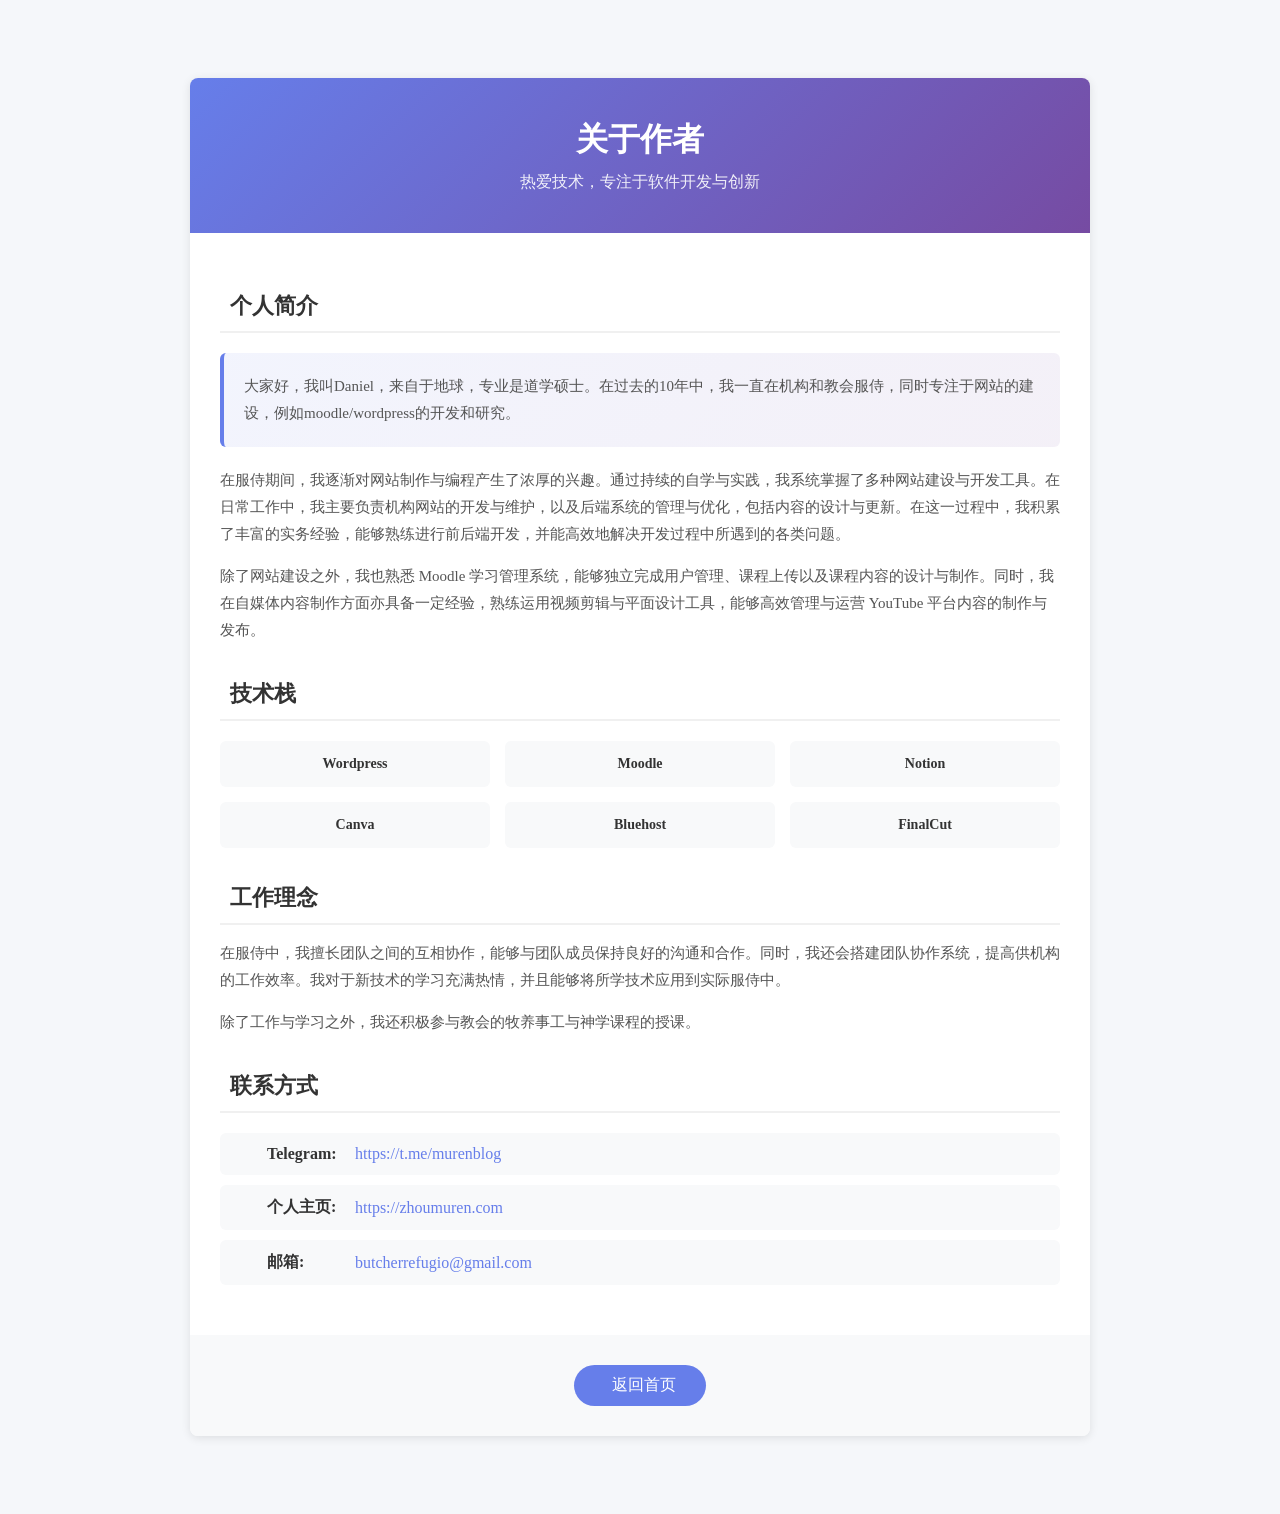
==== about/index.html @ 0b4ec19e "Update index.html" ====
<!DOCTYPE html>
<html lang="zh-CN">

<head>
    <meta charset="UTF-8" />
    <meta http-equiv="X-UA-Compatible" content="IE=edge, chrome=1" />
    <meta name="viewport"
        content="width=device-width, initial-scale=1.0, minimum-scale=1.0, maximum-scale=1.0, user-scalable=no" />
    <meta name="theme-color" content="#f9f9f9" />
    <title>关于我们 - 在线工具网</title>
    <link rel="shortcut icon" href="../assets/images/favicon.png" />
    <meta name="keywords" content="在线工具网,关于我们" />
    <meta name="description" content="在线装备, 神学课程、古典教育、有声书、圣诗、动漫、进深" />

    <link rel="stylesheet" id="block-library-css"
        href="../assets/css/block-library.min-5.6.2.css" type="text/css" media="all" />
    <link rel="stylesheet" id="iconfont-css" href="../assets/css/iconfont-3.03029.1.css"
        type="text/css" media="all" />
    <link rel="stylesheet" id="bootstrap-css" href="../assets/css/bootstrap.min-4.3.1.css"
        type="text/css" media="all" />
    <link rel="stylesheet" id="iowen-css" href="../assets/css/style-3.03029.1.css"
        type="text/css" media="all" />
    <link rel="stylesheet" id="custom-css" href="../assets/css/custom-style.css"
        type="text/css" media="all" />
    <link rel="stylesheet" id="fortawesome-css" href="../assets/fontawesome-5.15.4/css/all.min.css" type="text/css" />

    <style>
        body {
            background: #f5f7fa;
            padding: 20px 0;
        }

        .about-container {
            max-width: 900px;
            margin: 50px auto;
            background: #fff;
            border-radius: 8px;
            box-shadow: 0 2px 10px rgba(0,0,0,0.1);
            overflow: hidden;
        }

        .about-header {
            background: linear-gradient(135deg, #667eea 0%, #764ba2 100%);
            color: white;
            padding: 40px 30px;
            text-align: center;
        }

        .about-header h1 {
            font-size: 32px;
            margin: 0 0 10px 0;
            font-weight: 600;
        }

        .about-header p {
            font-size: 16px;
            margin: 0;
            opacity: 0.9;
        }

        .about-content {
            padding: 40px 30px;
        }

        .section {
            margin-bottom: 35px;
        }

        .section:last-child {
            margin-bottom: 0;
        }

        .section-title {
            font-size: 22px;
            color: #333;
            margin-bottom: 15px;
            padding-bottom: 10px;
            border-bottom: 2px solid #f0f0f0;
            display: flex;
            align-items: center;
        }

        .section-title i {
            margin-right: 10px;
            color: #667eea;
        }

        .section-content {
            font-size: 15px;
            line-height: 1.8;
            color: #555;
        }

        .section-content p {
            margin-bottom: 15px;
        }

        .section-content p:last-child {
            margin-bottom: 0;
        }

        .skills-grid {
            display: grid;
            grid-template-columns: repeat(auto-fit, minmax(200px, 1fr));
            gap: 15px;
            margin-top: 20px;
        }

        .skill-item {
            background: #f8f9fa;
            padding: 15px;
            border-radius: 6px;
            text-align: center;
            transition: transform 0.3s, box-shadow 0.3s;
        }

        .skill-item:hover {
            transform: translateY(-3px);
            box-shadow: 0 4px 12px rgba(0,0,0,0.1);
        }

        .skill-item i {
            font-size: 28px;
            color: #667eea;
            margin-bottom: 8px;
        }

        .skill-item .skill-name {
            font-weight: 600;
            color: #333;
            font-size: 14px;
        }

        .contact-list {
            list-style: none;
            padding: 0;
            margin: 20px 0 0 0;
        }

        .contact-list li {
            padding: 12px 15px;
            margin-bottom: 10px;
            background: #f8f9fa;
            border-radius: 6px;
            display: flex;
            align-items: center;
            transition: background 0.3s;
        }

        .contact-list li:hover {
            background: #e9ecef;
        }

        .contact-list li i {
            margin-right: 12px;
            color: #667eea;
            width: 20px;
            text-align: center;
        }

        .contact-list li strong {
            color: #333;
            margin-right: 8px;
            min-width: 80px;
        }

        .contact-list li a {
            color: #667eea;
            text-decoration: none;
            word-break: break-all;
        }

        .contact-list li a:hover {
            text-decoration: underline;
        }

        .back-home {
            text-align: center;
            padding: 30px;
            background: #f8f9fa;
        }

        .back-home a {
            display: inline-block;
            padding: 10px 30px;
            background: #667eea;
            color: white;
            text-decoration: none;
            border-radius: 25px;
            transition: background 0.3s, transform 0.3s;
        }

        .back-home a:hover {
            background: #5568d3;
            transform: translateY(-2px);
        }

        .back-home a i {
            margin-right: 8px;
        }

        .highlight-box {
            background: linear-gradient(135deg, #667eea15 0%, #764ba215 100%);
            border-left: 4px solid #667eea;
            padding: 20px;
            border-radius: 6px;
            margin: 20px 0;
        }

        .highlight-box p {
            margin: 0;
            color: #555;
            line-height: 1.8;
        }

        @media (max-width: 768px) {
            .about-container {
                margin: 20px;
            }

            .about-header {
                padding: 30px 20px;
            }

            .about-header h1 {
                font-size: 26px;
            }

            .about-content {
                padding: 30px 20px;
            }

            .skills-grid {
                grid-template-columns: repeat(auto-fit, minmax(150px, 1fr));
            }
        }
    </style>

    <script>
        !function(p){"use strict";!function(t){var s=window,e=document,i=p,c="".concat("https:"===e.location.protocol?"https://":"http://","sdk.51.la/js-sdk-pro.min.js"),n=e.createElement("script"),r=e.getElementsByTagName("script")[0];n.type="text/javascript",n.setAttribute("charset","UTF-8"),n.async=!0,n.src=c,n.id="LA_COLLECT",i.d=n;var o=function(){s.LA.ids.push(i)};s.LA?s.LA.ids&&o():(s.LA=p,s.LA.ids=[],o()),r.parentNode.insertBefore(n,r)}()}({id:"3G9QRCtAm0z4ABfe",ck:"3G9QRCtAm0z4ABfe"});
    </script>
</head>

<body class="io-grey-mode">
    <div class="about-container">
        <div class="about-header">
            <h1><i class="fas fa-user-circle"></i> 关于作者</h1>
            <p>热爱技术，专注于软件开发与创新</p>
        </div>

        <div class="about-content">
            <div class="section">
                <h2 class="section-title">
                    <i class="fas fa-id-card"></i>
                    个人简介
                </h2>
                <div class="section-content">
                    <div class="highlight-box">
                        <p>大家好，我叫Daniel，来自于地球，专业是道学硕士。在过去的10年中，我一直在机构和教会服侍，同时专注于网站的建设，例如moodle/wordpress的开发和研究。</p>
                    </div>
                    <p>在服侍期间，我逐渐对网站制作与编程产生了浓厚的兴趣。通过持续的自学与实践，我系统掌握了多种网站建设与开发工具。在日常工作中，我主要负责机构网站的开发与维护，以及后端系统的管理与优化，包括内容的设计与更新。在这一过程中，我积累了丰富的实务经验，能够熟练进行前后端开发，并能高效地解决开发过程中所遇到的各类问题。</p>
                    <p>除了网站建设之外，我也熟悉 Moodle 学习管理系统，能够独立完成用户管理、课程上传以及课程内容的设计与制作。同时，我在自媒体内容制作方面亦具备一定经验，熟练运用视频剪辑与平面设计工具，能够高效管理与运营 YouTube 平台内容的制作与发布。</p>
                </div>
            </div>

            <div class="section">
                <h2 class="section-title">
                    <i class="fas fa-code"></i>
                    技术栈
                </h2>
                <div class="skills-grid">
                    <div class="skill-item">
                        <i class="fab fa-wordpress"></i>
                        <div class="skill-name">Wordpress</div>
                    </div>
                    <div class="skill-item">
                        <i class="fas fa-graduation-cap"></i>
                        <div class="skill-name">Moodle</div>
                    </div>
                    <div class="skill-item">
                        <i class="fas fa-sticky-note"></i>
                        <div class="skill-name">Notion</div>
                    </div>
                    <div class="skill-item">
                        <i class="fas fa-palette"></i>
                        <div class="skill-name">Canva</div>
                    </div>
                    <div class="skill-item">
                        <i class="fas fa-server"></i>
                        <div class="skill-name">Bluehost</div>
                    </div>
                    <div class="skill-item">
                        <i class="fas fa-video"></i>
                        <div class="skill-name">FinalCut</div>
                    </div>
                </div>
            </div>

            <div class="section">
                <h2 class="section-title">
                    <i class="fas fa-heart"></i>
                    工作理念
                </h2>
                <div class="section-content">
                    <p>在服侍中，我擅长团队之间的互相协作，能够与团队成员保持良好的沟通和合作。同时，我还会搭建团队协作系统，提高供机构的工作效率。我对于新技术的学习充满热情，并且能够将所学技术应用到实际服侍中。</p>
                    <p>除了工作与学习之外，我还积极参与教会的牧养事工与神学课程的授课。</p>
                </div>
            </div>

            <div class="section">
                <h2 class="section-title">
                    <i class="fas fa-address-book"></i>
                    联系方式
                </h2>
                <ul class="contact-list">
                    <li>
                        <i class="fab fa-github"></i>
                        <strong>Telegram:</strong>
                        <a href="https://t.me/murenblog" target="_blank">https://t.me/murenblog</a>
                    </li>
                    <li>
                        <i class="fas fa-globe"></i>
                        <strong>个人主页:</strong>
                        <a href="https://zhoumuren.com" target="_blank">https://zhoumuren.com</a>
                    </li>
                    <li>
                        <i class="fas fa-envelope"></i>
                        <strong>邮箱:</strong>
                        <a href="mailto:butcherrefugio@gmail.com">butcherrefugio@gmail.com</a>
                    </li>
                </ul>
            </div>
        </div>

        <div class="back-home">
            <a href="/">
                <i class="fas fa-home"></i>
                返回首页
            </a>
        </div>
    </div>

    <script src="../assets/js/jquery.min-3.2.1.js"></script>
</body>
</html>
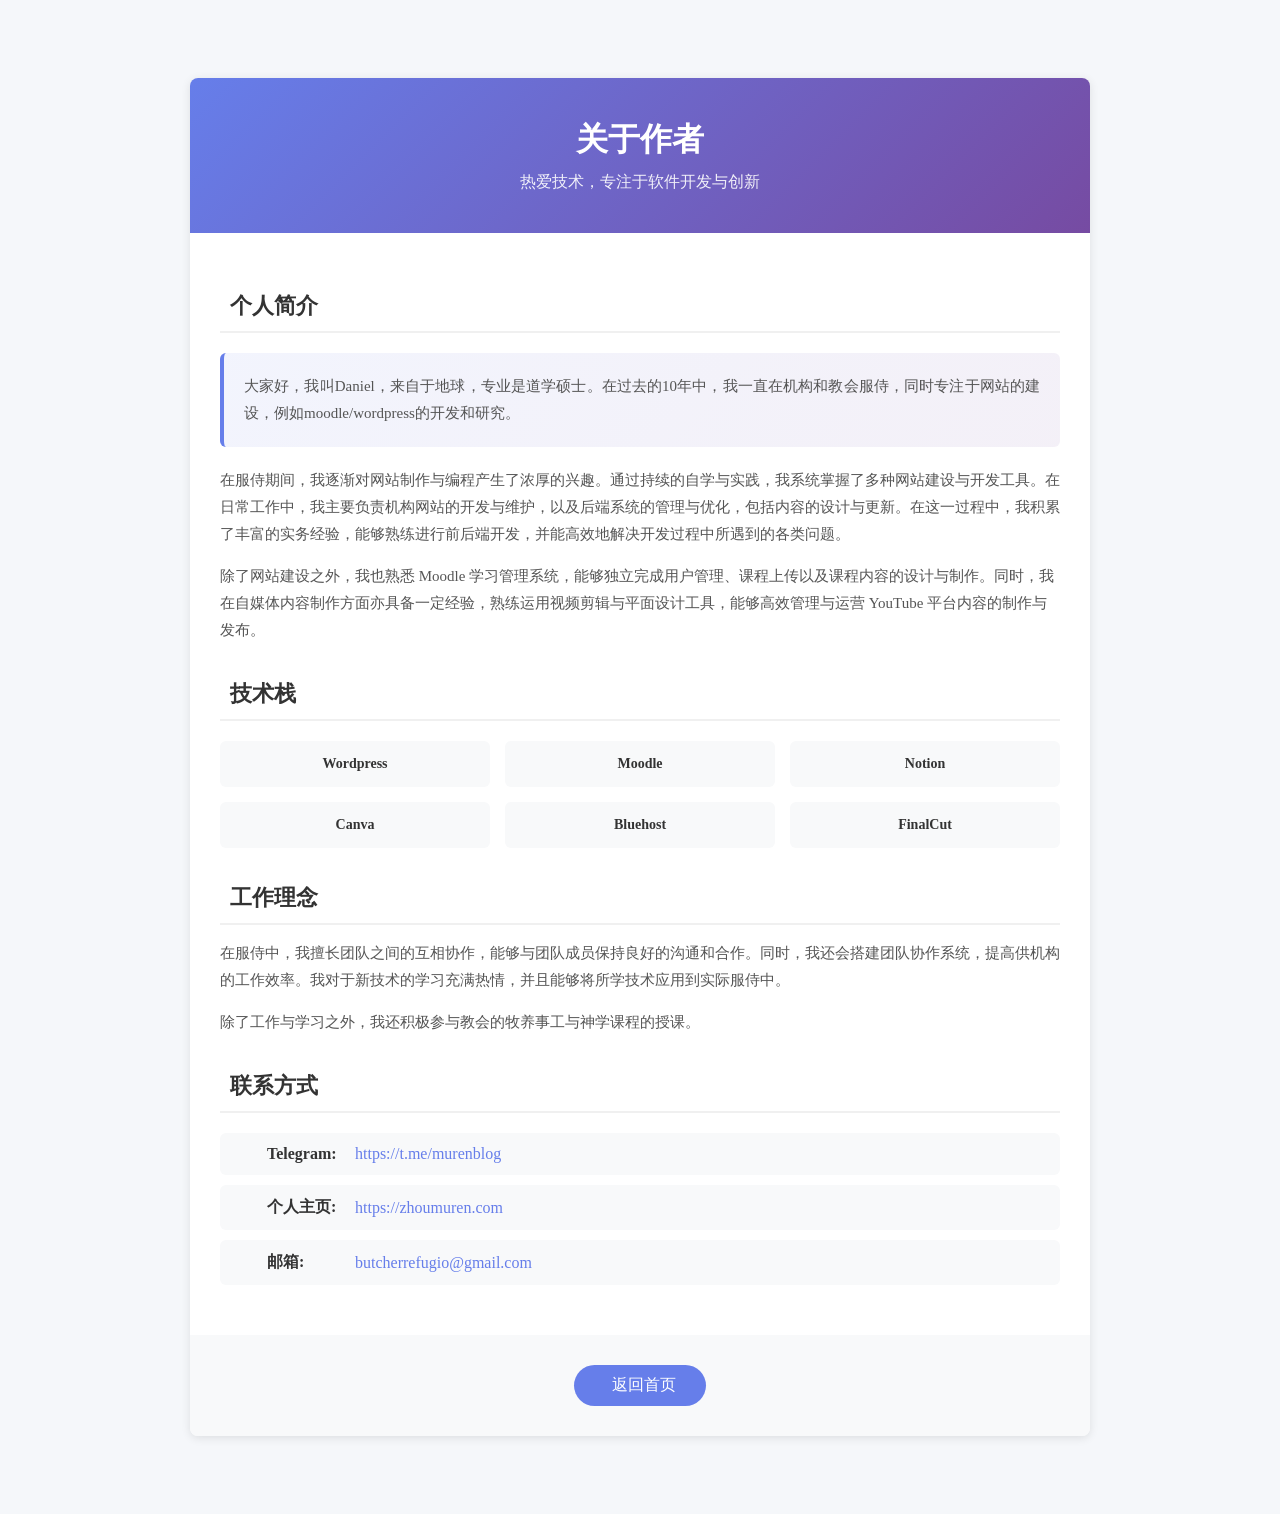
==== commit d624646f: "Update index.html" ====
--- a/about/index.html
+++ b/about/index.html
@@ -211,6 +211,8 @@
             margin: 0;
             color: #555;
             line-height: 1.8;
+            text-align: justify;
+            text-justify: inter-ideograph;
         }
 
         @media (max-width: 768px) {
@@ -278,11 +280,11 @@
                         <div class="skill-name">Moodle</div>
                     </div>
                     <div class="skill-item">
-                        <i class="fas fa-sticky-note"></i>
+                        <i class="fas fa-book"></i>
                         <div class="skill-name">Notion</div>
                     </div>
                     <div class="skill-item">
-                        <i class="fas fa-palette"></i>
+                        <i class="fas fa-pencil-ruler"></i>
                         <div class="skill-name">Canva</div>
                     </div>
                     <div class="skill-item">
@@ -314,7 +316,7 @@
                 </h2>
                 <ul class="contact-list">
                     <li>
-                        <i class="fab fa-github"></i>
+                        <i class="fab fa-telegram-plane"></i>
                         <strong>Telegram:</strong>
                         <a href="https://t.me/murenblog" target="_blank">https://t.me/murenblog</a>
                     </li>
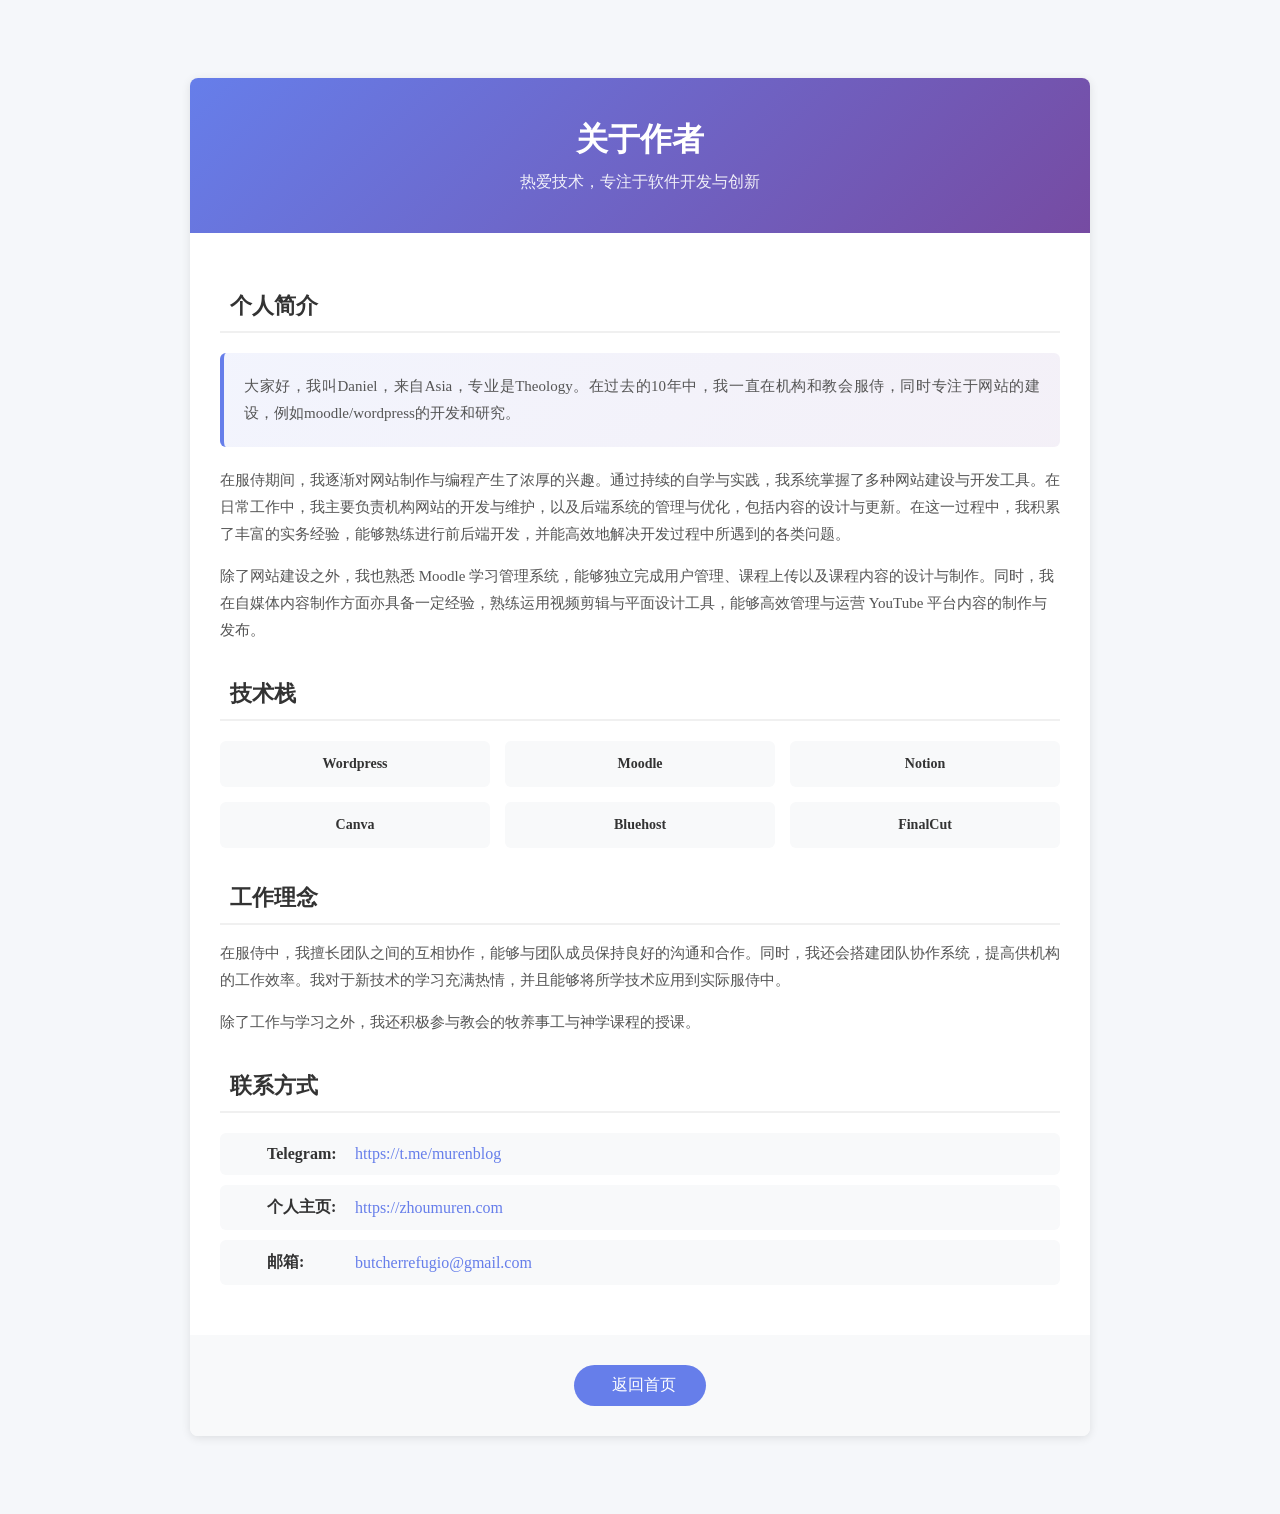
==== commit 112642aa: "Update index.html" ====
--- a/about/index.html
+++ b/about/index.html
@@ -258,7 +258,7 @@
                 </h2>
                 <div class="section-content">
                     <div class="highlight-box">
-                        <p>大家好，我叫Daniel，来自于地球，专业是道学硕士。在过去的10年中，我一直在机构和教会服侍，同时专注于网站的建设，例如moodle/wordpress的开发和研究。</p>
+                        <p>大家好，我叫Daniel，来自Asia，专业是Theology。在过去的10年中，我一直在机构和教会服侍，同时专注于网站的建设，例如moodle/wordpress的开发和研究。</p>
                     </div>
                     <p>在服侍期间，我逐渐对网站制作与编程产生了浓厚的兴趣。通过持续的自学与实践，我系统掌握了多种网站建设与开发工具。在日常工作中，我主要负责机构网站的开发与维护，以及后端系统的管理与优化，包括内容的设计与更新。在这一过程中，我积累了丰富的实务经验，能够熟练进行前后端开发，并能高效地解决开发过程中所遇到的各类问题。</p>
                     <p>除了网站建设之外，我也熟悉 Moodle 学习管理系统，能够独立完成用户管理、课程上传以及课程内容的设计与制作。同时，我在自媒体内容制作方面亦具备一定经验，熟练运用视频剪辑与平面设计工具，能够高效管理与运营 YouTube 平台内容的制作与发布。</p>
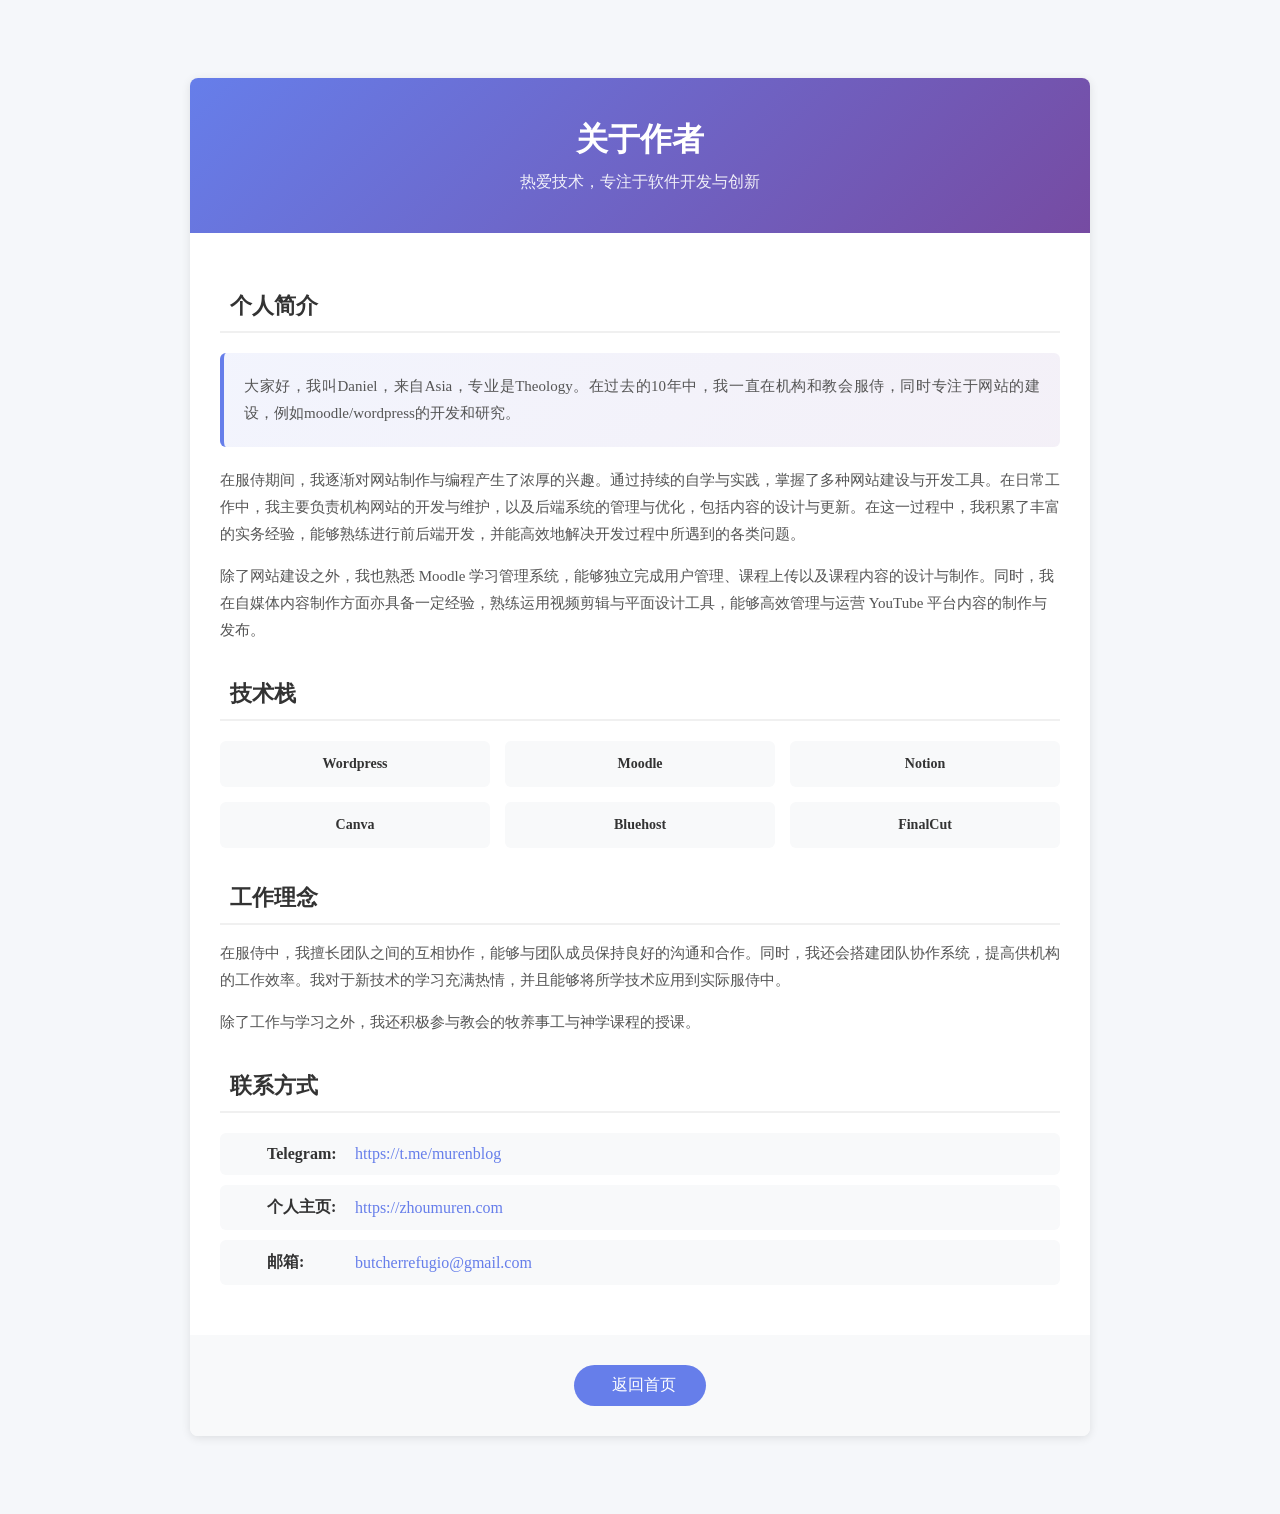
==== commit 453e7da4: "Update index.html" ====
--- a/about/index.html
+++ b/about/index.html
@@ -260,7 +260,7 @@
                     <div class="highlight-box">
                         <p>大家好，我叫Daniel，来自Asia，专业是Theology。在过去的10年中，我一直在机构和教会服侍，同时专注于网站的建设，例如moodle/wordpress的开发和研究。</p>
                     </div>
-                    <p>在服侍期间，我逐渐对网站制作与编程产生了浓厚的兴趣。通过持续的自学与实践，我系统掌握了多种网站建设与开发工具。在日常工作中，我主要负责机构网站的开发与维护，以及后端系统的管理与优化，包括内容的设计与更新。在这一过程中，我积累了丰富的实务经验，能够熟练进行前后端开发，并能高效地解决开发过程中所遇到的各类问题。</p>
+                    <p>在服侍期间，我逐渐对网站制作与编程产生了浓厚的兴趣。通过持续的自学与实践，掌握了多种网站建设与开发工具。在日常工作中，我主要负责机构网站的开发与维护，以及后端系统的管理与优化，包括内容的设计与更新。在这一过程中，我积累了丰富的实务经验，能够熟练进行前后端开发，并能高效地解决开发过程中所遇到的各类问题。</p>
                     <p>除了网站建设之外，我也熟悉 Moodle 学习管理系统，能够独立完成用户管理、课程上传以及课程内容的设计与制作。同时，我在自媒体内容制作方面亦具备一定经验，熟练运用视频剪辑与平面设计工具，能够高效管理与运营 YouTube 平台内容的制作与发布。</p>
                 </div>
             </div>
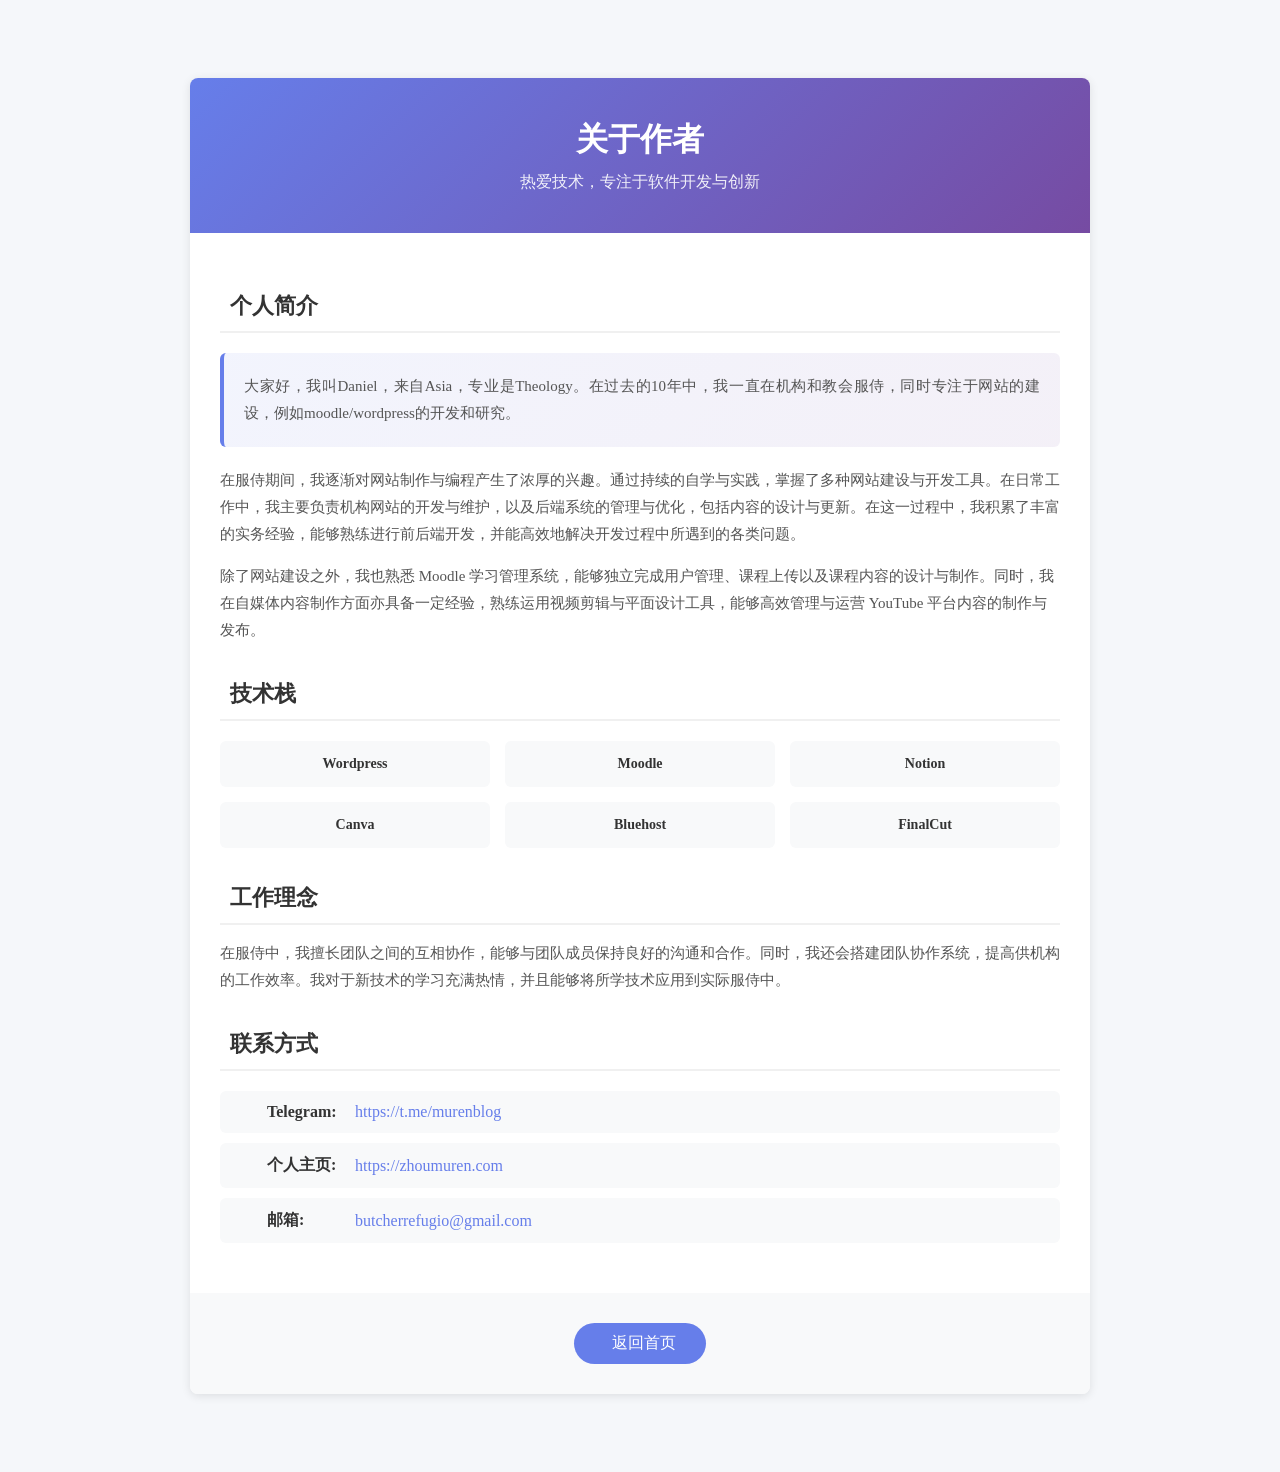
==== commit 68a48298: "Update index.html" ====
--- a/about/index.html
+++ b/about/index.html
@@ -305,7 +305,6 @@
                 </h2>
                 <div class="section-content">
                     <p>在服侍中，我擅长团队之间的互相协作，能够与团队成员保持良好的沟通和合作。同时，我还会搭建团队协作系统，提高供机构的工作效率。我对于新技术的学习充满热情，并且能够将所学技术应用到实际服侍中。</p>
-                    <p>除了工作与学习之外，我还积极参与教会的牧养事工与神学课程的授课。</p>
                 </div>
             </div>
 
